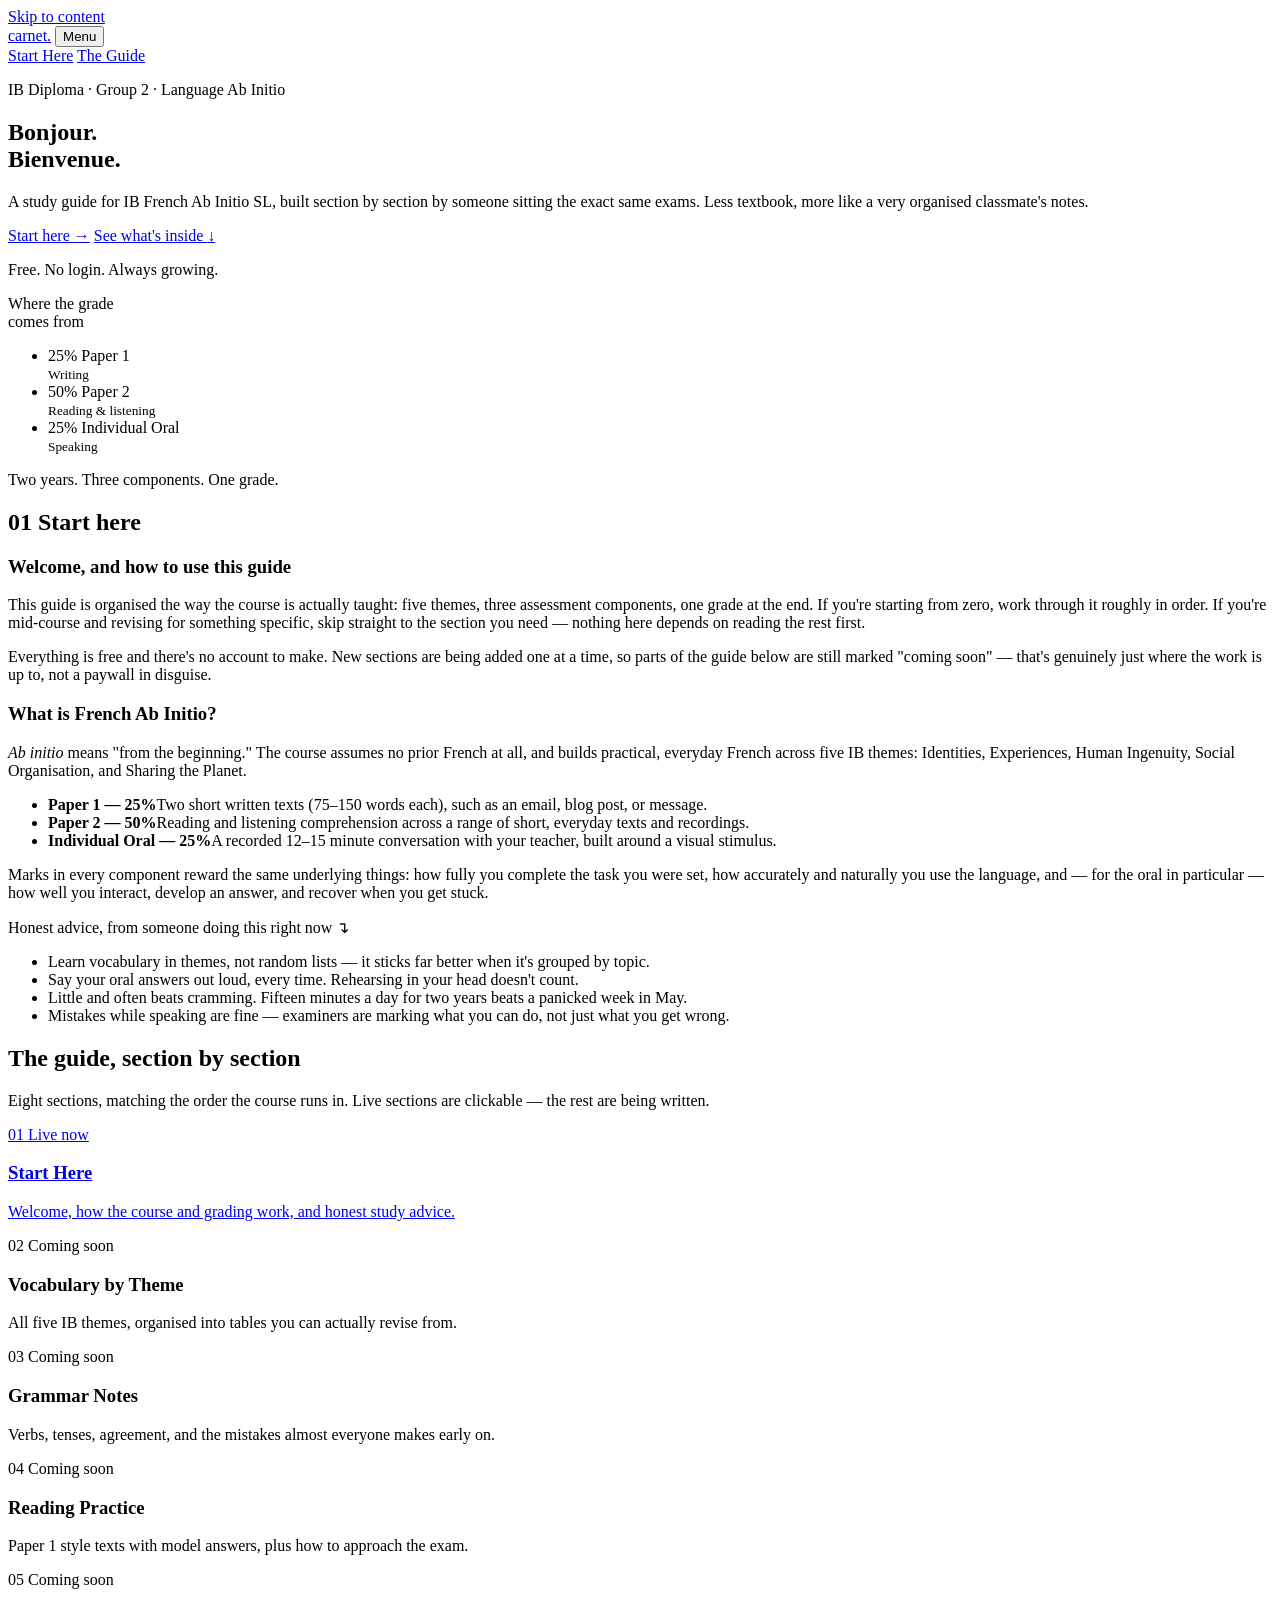
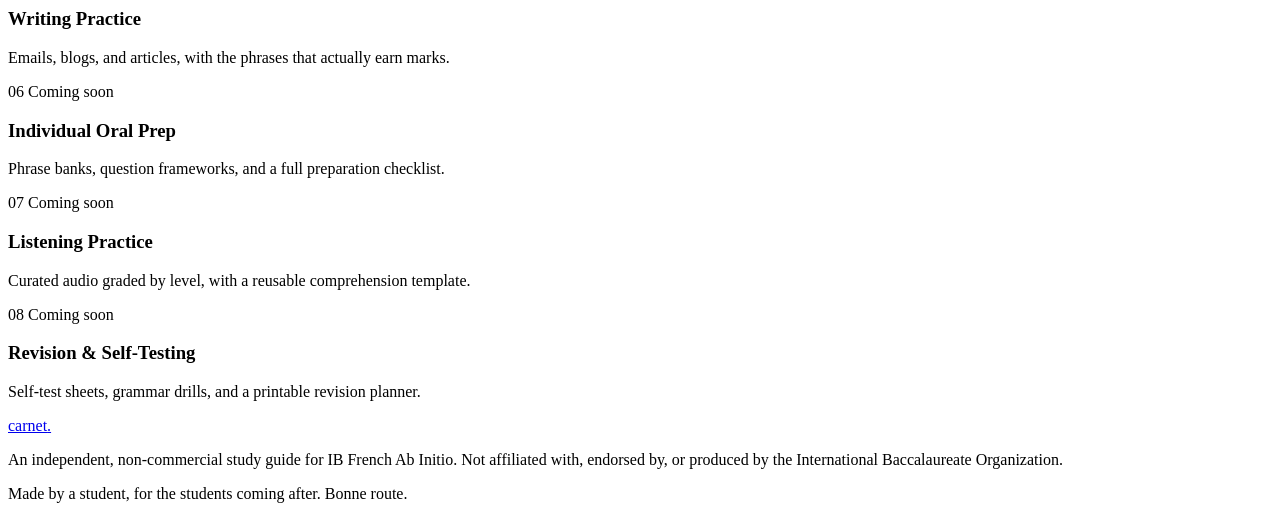
==== index.html @ 8c1889fc "Add files via upload" ====
<!DOCTYPE html>
<html lang="en">
<head>
<meta charset="UTF-8">
<meta name="viewport" content="width=device-width, initial-scale=1.0">
<title>Carnet — A Study Guide for IB French Ab Initio SL</title>
<meta name="description" content="A free, independent study guide for IB French Ab Initio SL: vocabulary by theme, grammar notes, exam practice, and Individual Oral preparation.">

<link rel="preconnect" href="https://fonts.googleapis.com">
<link rel="preconnect" href="https://fonts.gstatic.com" crossorigin>
<link href="https://fonts.googleapis.com/css2?family=Fraunces:ital,opsz,wght@0,9..144,400;0,9..144,500;0,9..144,600;0,9..144,700;0,9..144,900;1,9..144,500;1,9..144,600&family=Inter:wght@400;500;600;700&family=Caveat:wght@600;700&display=swap" rel="stylesheet">

<link rel="stylesheet" href="css/style.css">
</head>
<body>

<a class="skip-link" href="#main">Skip to content</a>

<header class="topbar">
  <div class="topbar__inner">
    <a href="#top" class="wordmark">carnet<span class="dot">.</span></a>

    <button class="nav-toggle" id="navToggle" aria-expanded="false" aria-controls="topnav">
      <span></span><span></span><span></span>
      <span class="sr-only">Menu</span>
    </button>

    <nav class="topnav" id="topnav" aria-label="Primary">
      <a href="#start-here">Start Here</a>
      <a href="#sections">The Guide</a>
    </nav>
  </div>
</header>

<main id="main">

  <section class="hero notebook-page" id="top">
    <div class="hero__inner">
      <p class="eyebrow">IB Diploma · Group 2 · Language Ab Initio</p>
      <h1 class="hero__title">Bonjour.<br>Bienvenue.</h1>
      <p class="hero__lede">A study guide for IB French Ab Initio SL, built section by section by someone sitting the exact same exams. Less textbook, more like a very organised classmate's notes.</p>

      <div class="hero__actions">
        <a class="btn btn--primary" href="#start-here">Start here <span aria-hidden="true">→</span></a>
        <a class="btn btn--ghost" href="#sections">See what's inside <span aria-hidden="true">↓</span></a>
      </div>

      <p class="hero__note">Free. No login. Always growing.</p>
    </div>

    <aside class="statcard" aria-label="How the final grade is calculated">
      <p class="statcard__title">Where the grade<br>comes from</p>
      <ul class="statcard__list">
        <li>
          <span class="statcard__num">25<span class="statcard__pct">%</span></span>
          <span class="statcard__label">Paper 1<br><small>Writing</small></span>
        </li>
        <li>
          <span class="statcard__num">50<span class="statcard__pct">%</span></span>
          <span class="statcard__label">Paper 2<br><small>Reading &amp; listening</small></span>
        </li>
        <li>
          <span class="statcard__num">25<span class="statcard__pct">%</span></span>
          <span class="statcard__label">Individual Oral<br><small>Speaking</small></span>
        </li>
      </ul>
      <p class="statcard__foot">Two years. Three components. One grade.</p>
    </aside>
  </section>

  <section class="start-here notebook-page" id="start-here">
    <h2 class="section-heading"><span class="section-heading__num">01</span> Start here</h2>

    <div class="start-here__grid">

      <article class="start-here__block">
        <h3>Welcome, and how to use this guide</h3>
        <p>This guide is organised the way the course is actually taught: five themes, three assessment components, one grade at the end. If you're starting from zero, work through it roughly in order. If you're mid-course and revising for something specific, skip straight to the section you need — nothing here depends on reading the rest first.</p>
        <p>Everything is free and there's no account to make. New sections are being added one at a time, so parts of the guide below are still marked "coming soon" — that's genuinely just where the work is up to, not a paywall in disguise.</p>
      </article>

      <article class="start-here__block">
        <h3>What is French Ab Initio?</h3>
        <p><em>Ab initio</em> means "from the beginning." The course assumes no prior French at all, and builds practical, everyday French across five IB themes: Identities, Experiences, Human Ingenuity, Social Organisation, and Sharing the Planet.</p>

        <ul class="mini-stats">
          <li><strong>Paper 1 — 25%</strong><span>Two short written texts (75–150 words each), such as an email, blog post, or message.</span></li>
          <li><strong>Paper 2 — 50%</strong><span>Reading and listening comprehension across a range of short, everyday texts and recordings.</span></li>
          <li><strong>Individual Oral — 25%</strong><span>A recorded 12–15 minute conversation with your teacher, built around a visual stimulus.</span></li>
        </ul>

        <p>Marks in every component reward the same underlying things: how fully you complete the task you were set, how accurately and naturally you use the language, and — for the oral in particular — how well you interact, develop an answer, and recover when you get stuck.</p>
      </article>

    </div>

    <div class="marginalia" aria-label="Study advice">
      <p class="marginalia__title">Honest advice, from someone doing this right now <span aria-hidden="true">↴</span></p>
      <ul class="marginalia__list">
        <li>Learn vocabulary in themes, not random lists — it sticks far better when it's grouped by topic.</li>
        <li>Say your oral answers out loud, every time. Rehearsing in your head doesn't count.</li>
        <li>Little and often beats cramming. Fifteen minutes a day for two years beats a panicked week in May.</li>
        <li>Mistakes while speaking are fine — examiners are marking what you can do, not just what you get wrong.</li>
      </ul>
    </div>
  </section>

  <section class="sections" id="sections">
    <div class="sections__head">
      <h2 class="section-heading">The guide, section by section</h2>
      <p class="sections__intro">Eight sections, matching the order the course runs in. Live sections are clickable — the rest are being written.</p>
    </div>

    <div class="card-grid">

      <a class="card card--live" href="#start-here">
        <span class="card__num">01</span>
        <span class="card__badge card__badge--live">Live now</span>
        <h3 class="card__title">Start Here</h3>
        <p class="card__desc">Welcome, how the course and grading work, and honest study advice.</p>
      </a>

      <div class="card" aria-disabled="true">
        <span class="card__num">02</span>
        <span class="card__badge">Coming soon</span>
        <h3 class="card__title">Vocabulary by Theme</h3>
        <p class="card__desc">All five IB themes, organised into tables you can actually revise from.</p>
      </div>

      <div class="card" aria-disabled="true">
        <span class="card__num">03</span>
        <span class="card__badge">Coming soon</span>
        <h3 class="card__title">Grammar Notes</h3>
        <p class="card__desc">Verbs, tenses, agreement, and the mistakes almost everyone makes early on.</p>
      </div>

      <div class="card" aria-disabled="true">
        <span class="card__num">04</span>
        <span class="card__badge">Coming soon</span>
        <h3 class="card__title">Reading Practice</h3>
        <p class="card__desc">Paper 1 style texts with model answers, plus how to approach the exam.</p>
      </div>

      <div class="card" aria-disabled="true">
        <span class="card__num">05</span>
        <span class="card__badge">Coming soon</span>
        <h3 class="card__title">Writing Practice</h3>
        <p class="card__desc">Emails, blogs, and articles, with the phrases that actually earn marks.</p>
      </div>

      <div class="card" aria-disabled="true">
        <span class="card__num">06</span>
        <span class="card__badge">Coming soon</span>
        <h3 class="card__title">Individual Oral Prep</h3>
        <p class="card__desc">Phrase banks, question frameworks, and a full preparation checklist.</p>
      </div>

      <div class="card" aria-disabled="true">
        <span class="card__num">07</span>
        <span class="card__badge">Coming soon</span>
        <h3 class="card__title">Listening Practice</h3>
        <p class="card__desc">Curated audio graded by level, with a reusable comprehension template.</p>
      </div>

      <div class="card" aria-disabled="true">
        <span class="card__num">08</span>
        <span class="card__badge">Coming soon</span>
        <h3 class="card__title">Revision &amp; Self-Testing</h3>
        <p class="card__desc">Self-test sheets, grammar drills, and a printable revision planner.</p>
      </div>

    </div>
  </section>

</main>

<footer class="footer">
  <div class="footer__inner">
    <a href="#top" class="wordmark wordmark--small">carnet<span class="dot">.</span></a>
    <p class="footer__text">An independent, non-commercial study guide for IB French Ab Initio. Not affiliated with, endorsed by, or produced by the International Baccalaureate Organization.</p>
    <p class="footer__signoff">Made by a student, for the students coming after. Bonne route.</p>
  </div>
</footer>

<script src="js/main.js"></script>
</body>
</html>
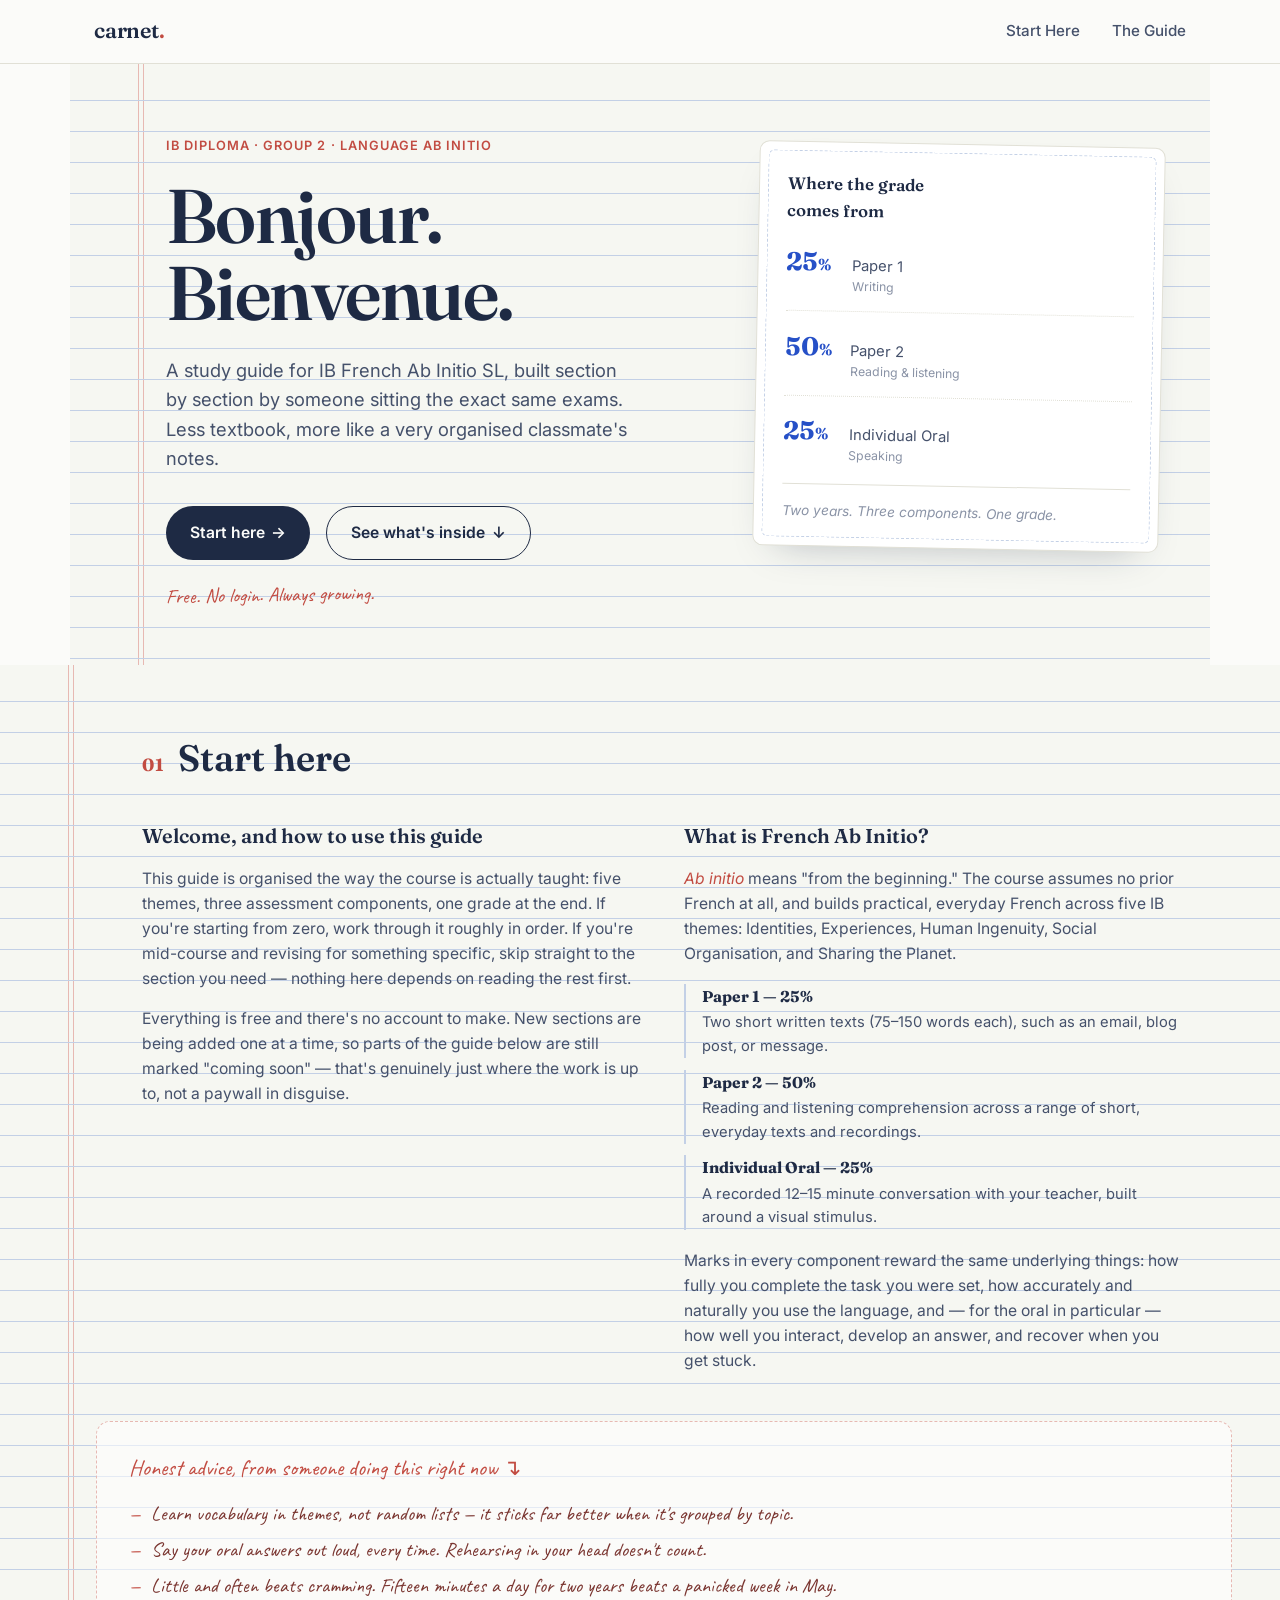
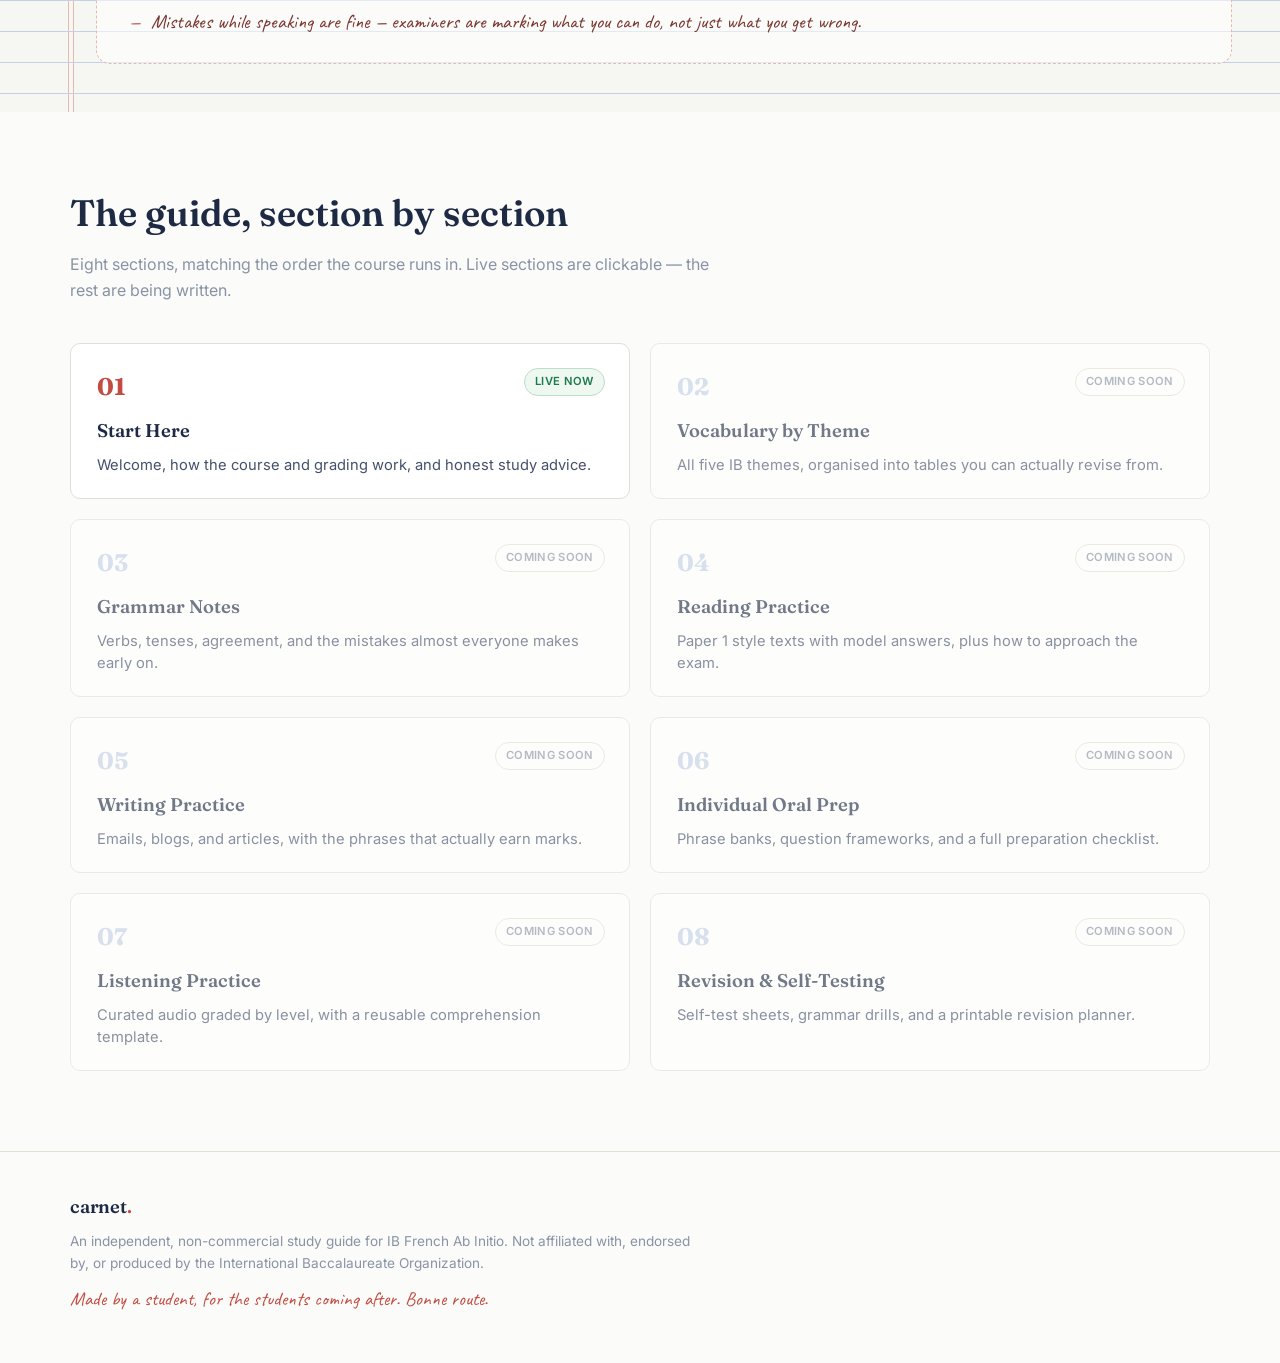
==== commit d5137a15: "Add files via upload" ====
--- a/index.html
+++ b/index.html
@@ -10,7 +10,562 @@
 <link rel="preconnect" href="https://fonts.gstatic.com" crossorigin>
 <link href="https://fonts.googleapis.com/css2?family=Fraunces:ital,opsz,wght@0,9..144,400;0,9..144,500;0,9..144,600;0,9..144,700;0,9..144,900;1,9..144,500;1,9..144,600&family=Inter:wght@400;500;600;700&family=Caveat:wght@600;700&display=swap" rel="stylesheet">
 
-<link rel="stylesheet" href="css/style.css">
+<style>
+/* =========================================================
+   Carnet — IB French Ab Initio study guide
+   Design language: French school notebook (cahier Seyès
+   ruling, red correction-pen ink, Bic-blue accent) rendered
+   with editorial type. See design notes at bottom of file.
+   ========================================================= */
+
+:root {
+  /* colour */
+  --paper:        #F6F7F2;
+  --paper-flat:   #FBFBF9;
+  --card-bg:      #FFFFFF;
+  --ink:          #1E2A44;
+  --ink-soft:     #45516B;
+  --muted:        #8A93A6;
+  --rule-blue:    #C3D0E6;
+  --rule-red:     #C24C42;
+  --rule-red-soft:#E7B9B3;
+  --accent-blue:  #2650C7;
+  --line:         #E1E0D6;
+
+  /* type */
+  --font-display: "Fraunces", Georgia, serif;
+  --font-body:    "Inter", -apple-system, BlinkMacSystemFont, "Segoe UI", sans-serif;
+  --font-hand:    "Caveat", cursive;
+
+  /* layout */
+  --max-w: 1140px;
+  --radius: 10px;
+}
+
+/* ---------- reset ---------- */
+*, *::before, *::after { box-sizing: border-box; }
+html { scroll-behavior: smooth; }
+@media (prefers-reduced-motion: reduce) {
+  html { scroll-behavior: auto; }
+  *, *::before, *::after { animation-duration: 0.001ms !important; transition-duration: 0.001ms !important; }
+}
+
+body {
+  margin: 0;
+  background: var(--paper-flat);
+  color: var(--ink-soft);
+  font-family: var(--font-body);
+  font-size: 16px;
+  line-height: 1.6;
+  -webkit-font-smoothing: antialiased;
+}
+
+h1, h2, h3 { font-family: var(--font-display); color: var(--ink); margin: 0; }
+p { margin: 0; }
+ul { margin: 0; padding: 0; list-style: none; }
+a { color: inherit; text-decoration: none; }
+img { max-width: 100%; display: block; }
+em { color: var(--rule-red); font-style: italic; }
+
+.sr-only {
+  position: absolute; width: 1px; height: 1px;
+  padding: 0; margin: -1px; overflow: hidden;
+  clip: rect(0,0,0,0); white-space: nowrap; border: 0;
+}
+
+.skip-link {
+  position: absolute; left: -999px; top: 0;
+  background: var(--ink); color: var(--paper);
+  padding: 0.75rem 1.25rem; z-index: 100;
+  border-radius: 0 0 8px 0;
+}
+.skip-link:focus { left: 0; }
+
+a:focus-visible,
+button:focus-visible {
+  outline: 2px solid var(--accent-blue);
+  outline-offset: 3px;
+  border-radius: 4px;
+}
+
+/* ---------- notebook ruling (signature element) ---------- */
+.notebook-page {
+  position: relative;
+  background-color: var(--paper);
+  background-image:
+    repeating-linear-gradient(
+      to bottom,
+      transparent 0,
+      transparent 30px,
+      var(--rule-blue) 30px,
+      var(--rule-blue) 31px
+    ),
+    linear-gradient(
+      to right,
+      transparent 0,
+      transparent 68px,
+      var(--rule-red-soft) 68px,
+      var(--rule-red-soft) 69px,
+      transparent 69px,
+      transparent 73px,
+      var(--rule-red-soft) 73px,
+      var(--rule-red-soft) 74px,
+      transparent 74px
+    );
+  background-position: 0 6px, 0 0;
+}
+
+@media (max-width: 640px) {
+  .notebook-page { background-image:
+    repeating-linear-gradient(
+      to bottom, transparent 0, transparent 26px,
+      var(--rule-blue) 26px, var(--rule-blue) 27px
+    );
+  }
+}
+
+/* ---------- top bar ---------- */
+.topbar {
+  position: sticky; top: 0; z-index: 50;
+  background: rgba(251, 251, 249, 0.9);
+  backdrop-filter: blur(6px);
+  border-bottom: 1px solid var(--line);
+}
+.topbar__inner {
+  max-width: var(--max-w);
+  margin: 0 auto;
+  padding: 0.9rem 1.5rem;
+  display: flex;
+  align-items: center;
+  justify-content: space-between;
+}
+
+.wordmark {
+  font-family: var(--font-display);
+  font-weight: 600;
+  font-size: 1.35rem;
+  letter-spacing: -0.01em;
+  color: var(--ink);
+}
+.wordmark .dot { color: var(--rule-red); }
+.wordmark--small { font-size: 1.15rem; }
+
+.topnav { display: flex; gap: 2rem; }
+.topnav a {
+  font-size: 0.95rem;
+  font-weight: 500;
+  color: var(--ink-soft);
+  position: relative;
+  padding-bottom: 2px;
+}
+.topnav a:hover { color: var(--accent-blue); }
+.topnav a::after {
+  content: "";
+  position: absolute; left: 0; right: 0; bottom: -3px;
+  height: 2px; background: var(--rule-red);
+  transform: scaleX(0); transform-origin: left;
+  transition: transform 0.2s ease;
+}
+.topnav a:hover::after { transform: scaleX(1); }
+
+.nav-toggle {
+  display: none;
+  flex-direction: column;
+  justify-content: center;
+  gap: 5px;
+  width: 36px; height: 36px;
+  background: none; border: none; cursor: pointer;
+}
+.nav-toggle span {
+  display: block; height: 2px; width: 100%;
+  background: var(--ink);
+}
+
+@media (max-width: 720px) {
+  .nav-toggle { display: flex; }
+  .topnav {
+    position: absolute; top: 100%; left: 0; right: 0;
+    background: var(--paper-flat);
+    flex-direction: column;
+    gap: 0;
+    border-bottom: 1px solid var(--line);
+    max-height: 0;
+    overflow: hidden;
+    transition: max-height 0.25s ease;
+  }
+  .topnav.is-open { max-height: 200px; }
+  .topnav a {
+    padding: 1rem 1.5rem;
+    border-top: 1px solid var(--line);
+  }
+  .topnav a::after { display: none; }
+}
+
+/* ---------- hero ---------- */
+.hero {
+  padding: 4.5rem 1.5rem 3.5rem;
+  max-width: var(--max-w);
+  margin: 0 auto;
+  gap: 3rem;
+}
+
+.hero__inner { padding-left: 4.5rem; }
+
+.eyebrow {
+  font-size: 0.8rem;
+  font-weight: 600;
+  letter-spacing: 0.08em;
+  text-transform: uppercase;
+  color: var(--rule-red);
+  margin-bottom: 1.25rem;
+}
+
+.hero__title {
+  font-size: clamp(2.75rem, 6vw, 4.75rem);
+  font-weight: 600;
+  line-height: 1.02;
+  letter-spacing: -0.02em;
+  margin-bottom: 1.5rem;
+}
+
+.hero__lede {
+  max-width: 42em;
+  font-size: 1.15rem;
+  color: var(--ink-soft);
+  margin-bottom: 2rem;
+}
+
+.hero__actions {
+  display: flex;
+  flex-wrap: wrap;
+  gap: 1rem;
+  margin-bottom: 1.1rem;
+}
+
+.btn {
+  display: inline-flex;
+  align-items: center;
+  gap: 0.4rem;
+  padding: 0.85rem 1.5rem;
+  border-radius: 999px;
+  font-weight: 600;
+  font-size: 0.98rem;
+  transition: transform 0.15s ease, box-shadow 0.15s ease, background 0.15s ease;
+}
+.btn--primary {
+  background: var(--ink);
+  color: var(--paper-flat);
+}
+.btn--primary:hover { background: var(--accent-blue); transform: translateY(-1px); }
+.btn--ghost {
+  border: 1.5px solid var(--ink);
+  color: var(--ink);
+}
+.btn--ghost:hover { border-color: var(--accent-blue); color: var(--accent-blue); }
+
+.hero__note {
+  font-family: var(--font-hand);
+  font-size: 1.25rem;
+  color: var(--rule-red);
+  transform: rotate(-1deg);
+}
+
+/* stat card, styled like a stamped index/exam card */
+.statcard {
+  background: var(--card-bg);
+  border: 1px solid var(--line);
+  border-radius: var(--radius);
+  padding: 1.75rem 1.75rem 1.5rem;
+  box-shadow: 0 18px 40px -24px rgba(30, 42, 68, 0.35);
+  margin-left: 4.5rem;
+  margin-right: 1.5rem;
+  position: relative;
+  transform: rotate(1.1deg);
+}
+.statcard::before {
+  content: "";
+  position: absolute; inset: 8px;
+  border: 1px dashed var(--rule-blue);
+  border-radius: 6px;
+  pointer-events: none;
+}
+.statcard__title {
+  font-family: var(--font-display);
+  font-size: 1.05rem;
+  font-weight: 600;
+  color: var(--ink);
+  margin-bottom: 1.1rem;
+}
+.statcard__list { display: flex; flex-direction: column; gap: 0.9rem; }
+.statcard__list li {
+  display: flex;
+  align-items: baseline;
+  gap: 0.9rem;
+  padding-bottom: 0.9rem;
+  border-bottom: 1px dotted var(--line);
+}
+.statcard__list li:last-child { border-bottom: none; padding-bottom: 0; }
+.statcard__num {
+  font-family: var(--font-display);
+  font-weight: 700;
+  font-size: 1.6rem;
+  color: var(--accent-blue);
+  min-width: 3.2rem;
+}
+.statcard__pct { font-size: 1rem; }
+.statcard__label {
+  font-size: 0.92rem;
+  color: var(--ink-soft);
+  line-height: 1.35;
+}
+.statcard__label small { color: var(--muted); }
+.statcard__foot {
+  margin-top: 1.1rem;
+  padding-top: 1rem;
+  border-top: 1px solid var(--line);
+  font-size: 0.85rem;
+  color: var(--muted);
+  font-style: italic;
+}
+
+@media (min-width: 900px) {
+  .hero { display: flex; align-items: flex-start; }
+  .hero__inner { flex: 1.35; }
+  .statcard { flex: 1; margin-top: 0.5rem; }
+}
+@media (max-width: 899px) {
+  .hero__inner { padding-left: 2.25rem; }
+  .statcard { margin-left: 2.25rem; margin-right: 0; margin-top: 2.5rem; transform: none; }
+}
+@media (max-width: 640px) {
+  .hero__inner { padding-left: 1.25rem; }
+  .statcard { margin-left: 1.25rem; margin-right: 1.25rem; }
+}
+
+/* ---------- section heading ---------- */
+.section-heading {
+  font-size: clamp(1.7rem, 3.2vw, 2.3rem);
+  font-weight: 600;
+  display: flex;
+  align-items: baseline;
+  gap: 0.85rem;
+  margin-bottom: 0.5rem;
+}
+.section-heading__num {
+  font-size: 1.1rem;
+  color: var(--rule-red);
+  font-weight: 700;
+  letter-spacing: 0.04em;
+}
+
+/* ---------- start here ---------- */
+.start-here {
+  padding: 4rem 1.5rem 3rem;
+}
+.start-here > * { max-width: var(--max-w); margin-left: auto; margin-right: auto; }
+.start-here .section-heading { padding-left: 4.5rem; }
+
+.start-here__grid {
+  display: grid;
+  grid-template-columns: 1fr 1fr;
+  gap: 2.5rem;
+  padding-left: 4.5rem;
+  padding-right: 1.5rem;
+  margin-top: 2rem;
+}
+.start-here__block h3 {
+  font-size: 1.25rem;
+  font-weight: 600;
+  margin-bottom: 0.85rem;
+}
+.start-here__block p { margin-bottom: 0.9rem; font-size: 0.98rem; }
+.start-here__block p:last-child { margin-bottom: 0; }
+
+.mini-stats { margin: 1.1rem 0; display: flex; flex-direction: column; gap: 0.7rem; }
+.mini-stats li {
+  font-size: 0.92rem;
+  color: var(--ink-soft);
+  padding-left: 1rem;
+  border-left: 2px solid var(--rule-blue);
+}
+.mini-stats li strong {
+  display: block;
+  color: var(--ink);
+  font-family: var(--font-display);
+  font-size: 0.98rem;
+  margin-bottom: 0.15rem;
+}
+
+@media (max-width: 899px) {
+  .start-here .section-heading,
+  .start-here__grid { padding-left: 2.25rem; }
+  .start-here__grid { grid-template-columns: 1fr; gap: 2rem; }
+}
+@media (max-width: 640px) {
+  .start-here .section-heading,
+  .start-here__grid { padding-left: 1.25rem; padding-right: 1.25rem; }
+}
+
+/* marginalia — handwritten red-pen tips */
+.marginalia {
+  margin-top: 3rem;
+  margin-left: 4.5rem;
+  margin-right: 1.5rem;
+  padding: 1.75rem 2rem;
+  border: 1.5px dashed var(--rule-red-soft);
+  border-radius: 14px;
+  background: rgba(255,255,255,0.55);
+}
+.marginalia__title {
+  font-family: var(--font-hand);
+  font-size: 1.4rem;
+  color: var(--rule-red);
+  margin-bottom: 0.9rem;
+}
+.marginalia__list { display: flex; flex-direction: column; gap: 0.55rem; }
+.marginalia__list li {
+  font-family: var(--font-hand);
+  font-size: 1.25rem;
+  line-height: 1.35;
+  color: #7a3530;
+  position: relative;
+  padding-left: 1.4rem;
+}
+.marginalia__list li::before {
+  content: "—";
+  position: absolute; left: 0;
+  color: var(--rule-red);
+}
+
+@media (max-width: 899px) {
+  .marginalia { margin-left: 2.25rem; }
+}
+@media (max-width: 640px) {
+  .marginalia { margin-left: 1.25rem; margin-right: 1.25rem; padding: 1.4rem 1.5rem; }
+  .marginalia__list li { font-size: 1.15rem; }
+}
+
+/* ---------- sections grid ---------- */
+.sections {
+  padding: 4.5rem 1.5rem 5rem;
+  background: var(--paper-flat);
+}
+.sections__head,
+.card-grid { max-width: var(--max-w); margin: 0 auto; }
+
+.sections__intro {
+  margin-top: 0.6rem;
+  color: var(--muted);
+  font-size: 1rem;
+  max-width: 40em;
+}
+
+.card-grid {
+  margin-top: 2.5rem;
+  display: grid;
+  grid-template-columns: repeat(2, 1fr);
+  gap: 1.25rem;
+}
+
+.card {
+  position: relative;
+  background: var(--card-bg);
+  border: 1px solid var(--line);
+  border-radius: var(--radius);
+  padding: 1.5rem 1.6rem 1.4rem;
+  display: block;
+  transition: transform 0.15s ease, box-shadow 0.15s ease, border-color 0.15s ease;
+}
+a.card { cursor: pointer; }
+.card[aria-disabled="true"] { opacity: 0.62; }
+
+a.card:hover {
+  transform: translateY(-3px);
+  border-color: var(--accent-blue);
+  box-shadow: 0 18px 34px -24px rgba(30, 42, 68, 0.45);
+}
+
+.card__num {
+  display: block;
+  font-family: var(--font-display);
+  font-weight: 700;
+  font-size: 1.5rem;
+  color: var(--rule-blue);
+  margin-bottom: 0.6rem;
+}
+.card--live .card__num { color: var(--rule-red); }
+
+.card__badge {
+  position: absolute;
+  top: 1.5rem; right: 1.5rem;
+  font-size: 0.7rem;
+  font-weight: 600;
+  letter-spacing: 0.03em;
+  text-transform: uppercase;
+  color: var(--muted);
+  border: 1px solid var(--line);
+  border-radius: 999px;
+  padding: 0.25rem 0.65rem;
+}
+.card__badge--live {
+  color: #1F7A4D;
+  border-color: #B9DFC7;
+  background: #EEF8F1;
+}
+
+.card__title {
+  font-size: 1.15rem;
+  font-weight: 600;
+  margin-bottom: 0.5rem;
+  padding-right: 5.5rem;
+}
+.card__desc {
+  font-size: 0.92rem;
+  color: var(--ink-soft);
+  line-height: 1.5;
+}
+
+@media (max-width: 720px) {
+  .card-grid { grid-template-columns: 1fr; }
+  .card__title { padding-right: 6rem; }
+}
+
+/* ---------- footer ---------- */
+.footer {
+  border-top: 1px solid var(--line);
+  padding: 2.5rem 1.5rem 3rem;
+  background: var(--paper-flat);
+}
+.footer__inner {
+  max-width: var(--max-w);
+  margin: 0 auto;
+  display: flex;
+  flex-direction: column;
+  gap: 0.6rem;
+}
+.footer__text {
+  font-size: 0.85rem;
+  color: var(--muted);
+  max-width: 46em;
+}
+.footer__signoff {
+  font-family: var(--font-hand);
+  font-size: 1.2rem;
+  color: var(--rule-red);
+}
+
+/* =========================================================
+   Design notes (kept for future passes):
+   Signature = cahier Seyès ruling (horizontal rule + double
+   red margin) applied only to the "written" sections (hero,
+   start-here), left plain for the sitemap/card grid — so the
+   notebook motif reads as a place, not a texture slapped on
+   everything. Handwriting face reserved strictly for the
+   red-ink marginalia, never for real content, so it stays a
+   garnish rather than a readability problem.
+   ========================================================= */
+
+</style>
 </head>
 <body>
 
@@ -182,6 +737,25 @@
   </div>
 </footer>
 
-<script src="js/main.js"></script>
+<script>
+(function () {
+  const toggle = document.getElementById('navToggle');
+  const nav = document.getElementById('topnav');
+  if (!toggle || !nav) return;
+
+  toggle.addEventListener('click', function () {
+    const isOpen = nav.classList.toggle('is-open');
+    toggle.setAttribute('aria-expanded', isOpen ? 'true' : 'false');
+  });
+
+  nav.querySelectorAll('a').forEach(function (link) {
+    link.addEventListener('click', function () {
+      nav.classList.remove('is-open');
+      toggle.setAttribute('aria-expanded', 'false');
+    });
+  });
+})();
+
+</script>
 </body>
 </html>
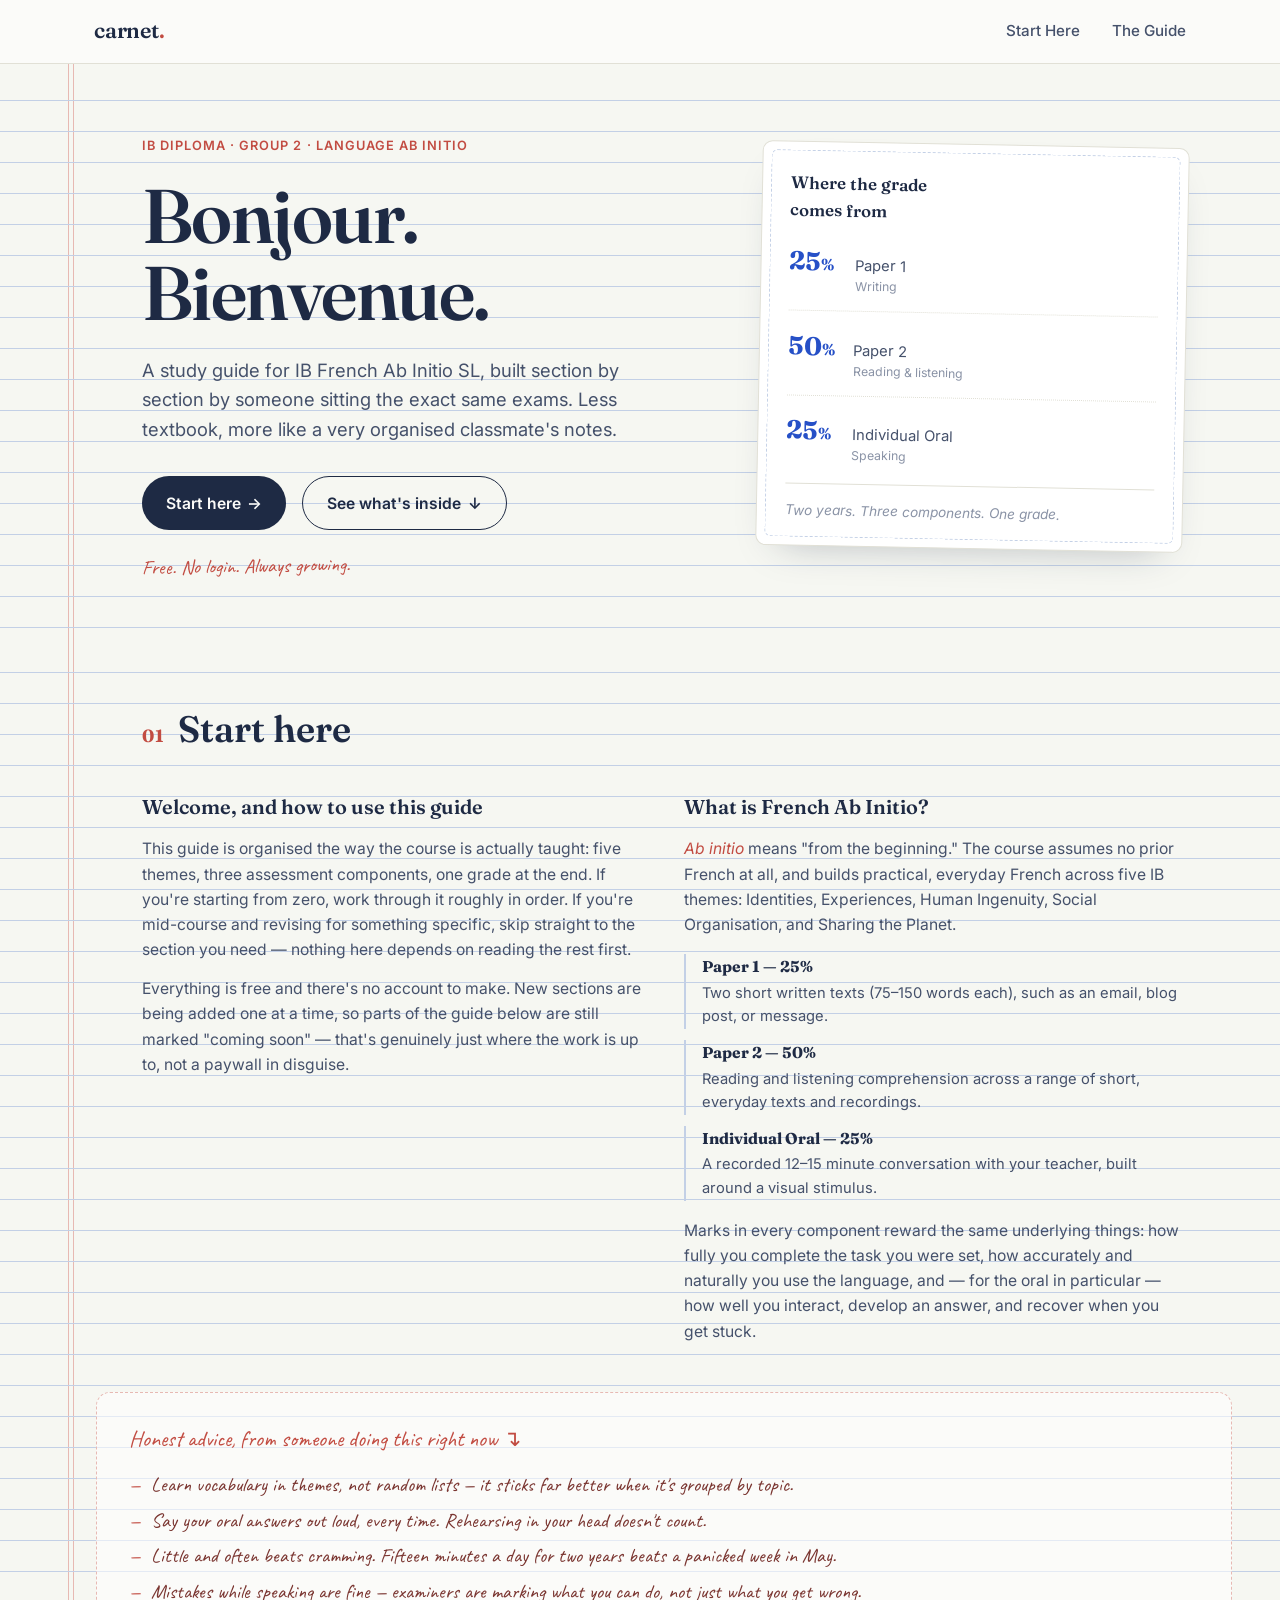
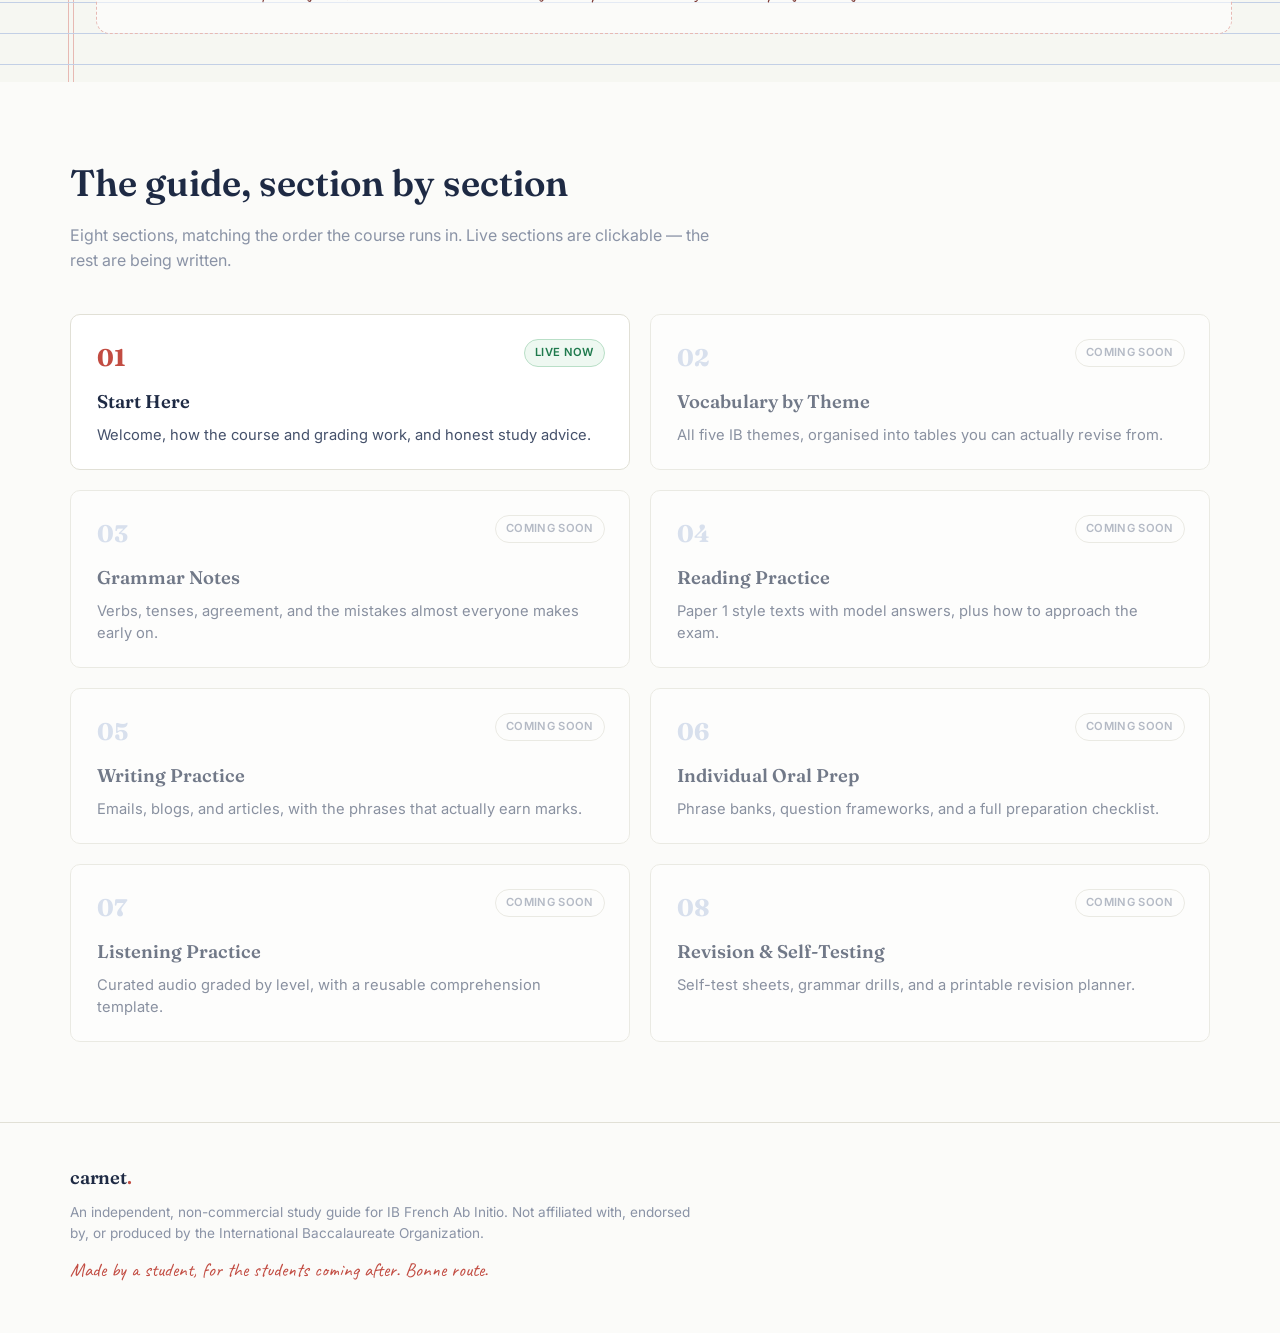
==== commit 4067d2a4: "Add files via upload" ====
--- a/index.html
+++ b/index.html
@@ -204,6 +204,9 @@
 /* ---------- hero ---------- */
 .hero {
   padding: 4.5rem 1.5rem 3.5rem;
+}
+
+.hero__row {
   max-width: var(--max-w);
   margin: 0 auto;
   gap: 3rem;
@@ -329,7 +332,7 @@
 }
 
 @media (min-width: 900px) {
-  .hero { display: flex; align-items: flex-start; }
+  .hero__row { display: flex; align-items: flex-start; }
   .hero__inner { flex: 1.35; }
   .statcard { flex: 1; margin-top: 0.5rem; }
 }
@@ -590,37 +593,39 @@
 <main id="main">
 
   <section class="hero notebook-page" id="top">
-    <div class="hero__inner">
-      <p class="eyebrow">IB Diploma · Group 2 · Language Ab Initio</p>
-      <h1 class="hero__title">Bonjour.<br>Bienvenue.</h1>
-      <p class="hero__lede">A study guide for IB French Ab Initio SL, built section by section by someone sitting the exact same exams. Less textbook, more like a very organised classmate's notes.</p>
-
-      <div class="hero__actions">
-        <a class="btn btn--primary" href="#start-here">Start here <span aria-hidden="true">→</span></a>
-        <a class="btn btn--ghost" href="#sections">See what's inside <span aria-hidden="true">↓</span></a>
+    <div class="hero__row">
+      <div class="hero__inner">
+        <p class="eyebrow">IB Diploma · Group 2 · Language Ab Initio</p>
+        <h1 class="hero__title">Bonjour.<br>Bienvenue.</h1>
+        <p class="hero__lede">A study guide for IB French Ab Initio SL, built section by section by someone sitting the exact same exams. Less textbook, more like a very organised classmate's notes.</p>
+
+        <div class="hero__actions">
+          <a class="btn btn--primary" href="#start-here">Start here <span aria-hidden="true">→</span></a>
+          <a class="btn btn--ghost" href="#sections">See what's inside <span aria-hidden="true">↓</span></a>
+        </div>
+
+        <p class="hero__note">Free. No login. Always growing.</p>
       </div>
 
-      <p class="hero__note">Free. No login. Always growing.</p>
+      <aside class="statcard" aria-label="How the final grade is calculated">
+        <p class="statcard__title">Where the grade<br>comes from</p>
+        <ul class="statcard__list">
+          <li>
+            <span class="statcard__num">25<span class="statcard__pct">%</span></span>
+            <span class="statcard__label">Paper 1<br><small>Writing</small></span>
+          </li>
+          <li>
+            <span class="statcard__num">50<span class="statcard__pct">%</span></span>
+            <span class="statcard__label">Paper 2<br><small>Reading &amp; listening</small></span>
+          </li>
+          <li>
+            <span class="statcard__num">25<span class="statcard__pct">%</span></span>
+            <span class="statcard__label">Individual Oral<br><small>Speaking</small></span>
+          </li>
+        </ul>
+        <p class="statcard__foot">Two years. Three components. One grade.</p>
+      </aside>
     </div>
-
-    <aside class="statcard" aria-label="How the final grade is calculated">
-      <p class="statcard__title">Where the grade<br>comes from</p>
-      <ul class="statcard__list">
-        <li>
-          <span class="statcard__num">25<span class="statcard__pct">%</span></span>
-          <span class="statcard__label">Paper 1<br><small>Writing</small></span>
-        </li>
-        <li>
-          <span class="statcard__num">50<span class="statcard__pct">%</span></span>
-          <span class="statcard__label">Paper 2<br><small>Reading &amp; listening</small></span>
-        </li>
-        <li>
-          <span class="statcard__num">25<span class="statcard__pct">%</span></span>
-          <span class="statcard__label">Individual Oral<br><small>Speaking</small></span>
-        </li>
-      </ul>
-      <p class="statcard__foot">Two years. Three components. One grade.</p>
-    </aside>
   </section>
 
   <section class="start-here notebook-page" id="start-here">
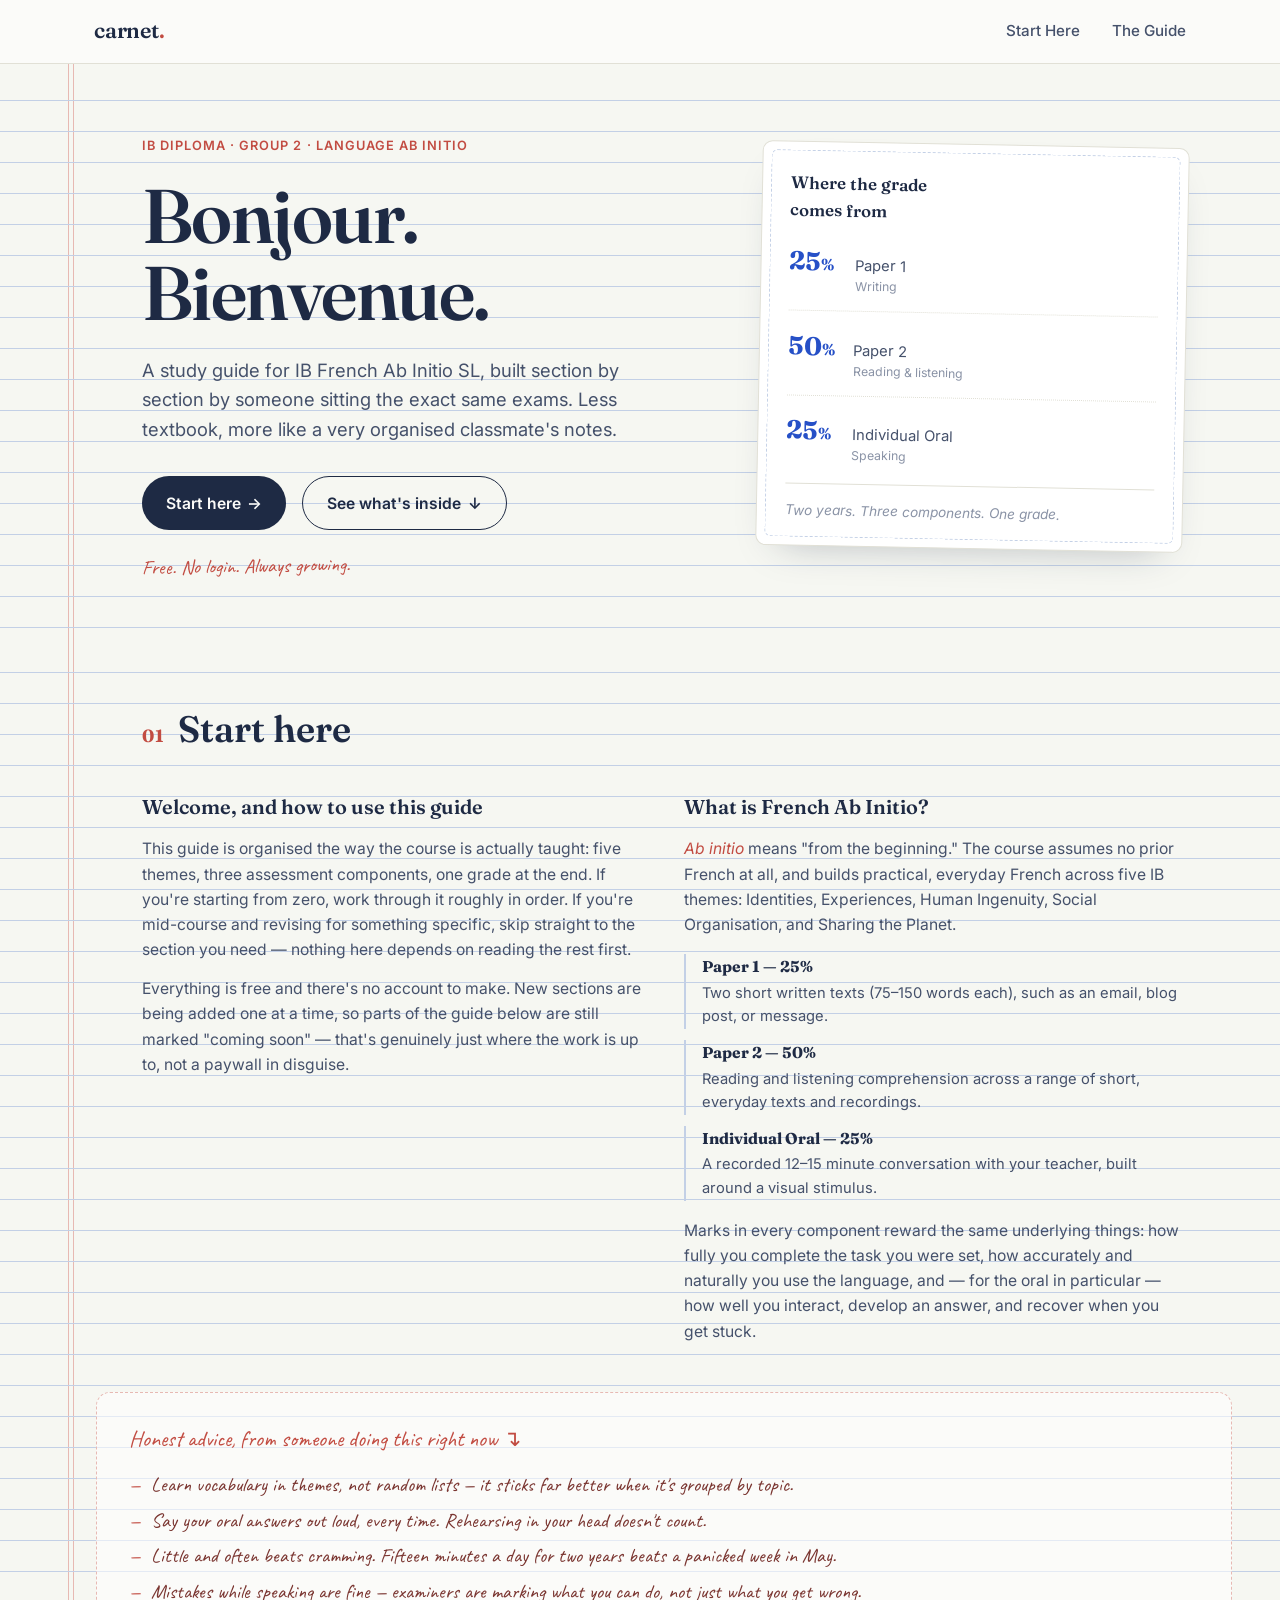
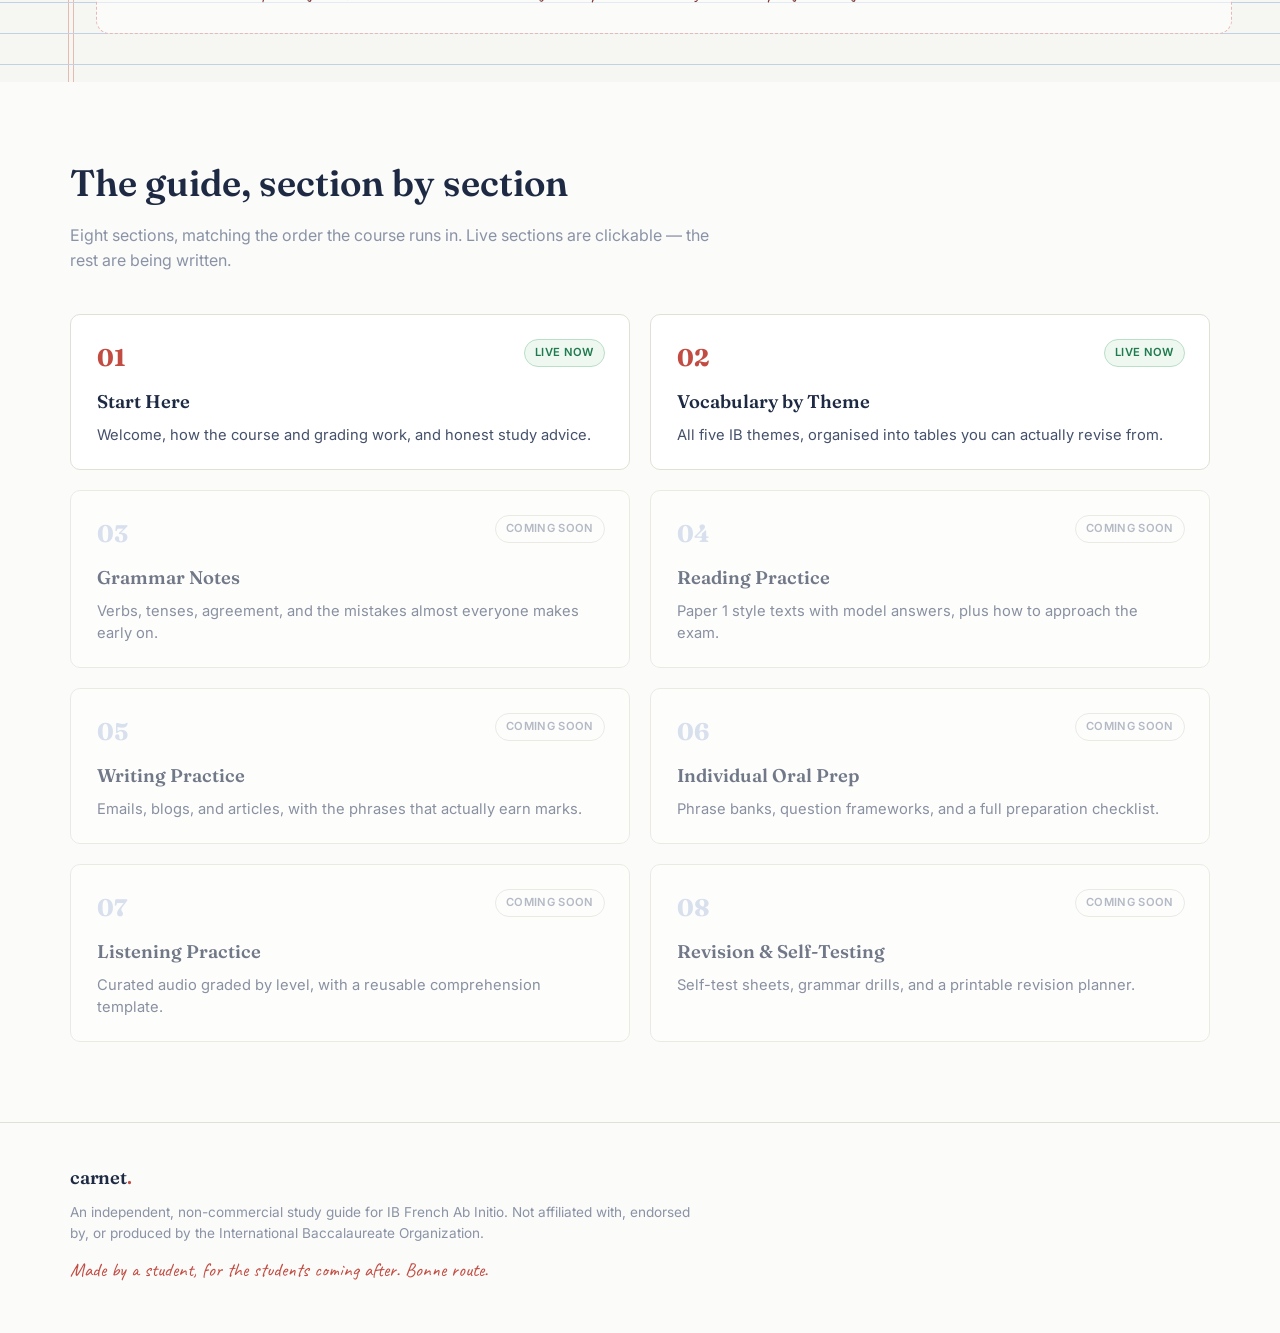
==== commit 0e2c3ba6: "Add files via upload" ====
--- a/index.html
+++ b/index.html
@@ -557,6 +557,153 @@
   color: var(--rule-red);
 }
 
+/* ---------- sub-page breadcrumb ---------- */
+.breadcrumb {
+  display: block;
+  max-width: var(--max-w);
+  margin: 1.5rem auto 0;
+  padding: 0 1.5rem;
+  font-size: 0.9rem;
+  font-weight: 500;
+  color: var(--ink-soft);
+}
+.breadcrumb:hover { color: var(--accent-blue); }
+
+/* ---------- sub-page hero (smaller version of homepage hero) ---------- */
+.page-hero {
+  padding: 2.5rem 1.5rem 3rem;
+}
+.page-hero__inner {
+  max-width: var(--max-w);
+  margin: 0 auto;
+  padding-left: 4.5rem;
+}
+.page-hero__title {
+  font-size: clamp(2.2rem, 4.5vw, 3.4rem);
+  font-weight: 600;
+  letter-spacing: -0.02em;
+  margin-bottom: 1.1rem;
+}
+.page-hero__lede {
+  max-width: 46em;
+  font-size: 1.08rem;
+  color: var(--ink-soft);
+}
+@media (max-width: 899px) {
+  .page-hero__inner { padding-left: 2.25rem; }
+}
+@media (max-width: 640px) {
+  .page-hero__inner { padding-left: 1.25rem; }
+}
+
+/* ---------- jump nav (in-page anchor links) ---------- */
+.jump-nav {
+  max-width: var(--max-w);
+  margin: 0 auto;
+  padding: 0 1.5rem 2.5rem 6rem;
+  display: flex;
+  flex-wrap: wrap;
+  gap: 0.6rem 1.2rem;
+}
+.jump-nav a {
+  font-size: 0.88rem;
+  font-weight: 600;
+  color: var(--accent-blue);
+  border-bottom: 1px dotted var(--accent-blue);
+  padding-bottom: 1px;
+}
+.jump-nav a:hover { color: var(--rule-red); border-color: var(--rule-red); }
+@media (max-width: 899px) {
+  .jump-nav { padding-left: 3.75rem; }
+}
+@media (max-width: 640px) {
+  .jump-nav { padding-left: 1.75rem; }
+}
+
+/* ---------- theme topic blocks + vocab tables ---------- */
+.topic {
+  max-width: var(--max-w);
+  margin: 0 auto;
+  padding: 2.75rem 1.5rem 0 6rem;
+  scroll-margin-top: 5.5rem;
+}
+.topic:last-of-type { padding-bottom: 3rem; }
+@media (max-width: 899px) {
+  .topic { padding-left: 3.75rem; }
+}
+@media (max-width: 640px) {
+  .topic { padding-left: 1.75rem; padding-right: 1.25rem; }
+}
+
+.topic__title {
+  font-size: 1.4rem;
+  font-weight: 600;
+  margin-bottom: 1.1rem;
+  display: flex;
+  align-items: baseline;
+  gap: 0.6rem;
+}
+.topic__title span {
+  font-family: var(--font-hand);
+  font-size: 1.15rem;
+  color: var(--rule-red);
+}
+
+.table-scroll {
+  max-width: 880px;
+  overflow-x: auto;
+  -webkit-overflow-scrolling: touch;
+  border-radius: var(--radius);
+}
+
+.vocab-table {
+  width: 100%;
+  max-width: 880px;
+  border-collapse: collapse;
+  background: var(--card-bg);
+  border: 1px solid var(--line);
+  border-radius: var(--radius);
+  overflow: hidden;
+}.vocab-table th {
+  text-align: left;
+  font-family: var(--font-display);
+  font-size: 0.85rem;
+  font-weight: 600;
+  color: var(--ink);
+  background: var(--paper);
+  padding: 0.7rem 1.1rem;
+  border-bottom: 1px solid var(--line);
+}
+.vocab-table td {
+  padding: 0.65rem 1.1rem;
+  font-size: 0.95rem;
+  color: var(--ink-soft);
+  border-bottom: 1px solid var(--line);
+  vertical-align: top;
+}
+.vocab-table tr:last-child td { border-bottom: none; }
+.vocab-table td.fr { font-weight: 600; color: var(--ink); white-space: nowrap; }
+.vocab-table th:nth-child(3), .vocab-table td:nth-child(3) { width: 34%; }
+.vocab-table td.blank {
+  position: relative;
+}
+.vocab-table td.blank::after {
+  content: "";
+  display: block;
+  height: 1px;
+  margin-top: 1.3rem;
+  background-image: linear-gradient(to right, var(--rule-blue) 60%, transparent 0%);
+  background-size: 8px 1px;
+  background-repeat: repeat-x;
+}
+
+@media (max-width: 640px) {
+  .vocab-table { font-size: 0.85rem; min-width: 560px; }
+  .vocab-table th, .vocab-table td { padding: 0.55rem 0.7rem; }
+  .table-scroll { border: 1px solid var(--line); }
+  .table-scroll .vocab-table { border: none; border-radius: 0; }
+}
+
 /* =========================================================
    Design notes (kept for future passes):
    Signature = cahier Seyès ruling (horizontal rule + double
@@ -680,12 +827,12 @@
         <p class="card__desc">Welcome, how the course and grading work, and honest study advice.</p>
       </a>
 
-      <div class="card" aria-disabled="true">
+      <a class="card card--live" href="vocabulary.html">
         <span class="card__num">02</span>
-        <span class="card__badge">Coming soon</span>
+        <span class="card__badge card__badge--live">Live now</span>
         <h3 class="card__title">Vocabulary by Theme</h3>
         <p class="card__desc">All five IB themes, organised into tables you can actually revise from.</p>
-      </div>
+      </a>
 
       <div class="card" aria-disabled="true">
         <span class="card__num">03</span>
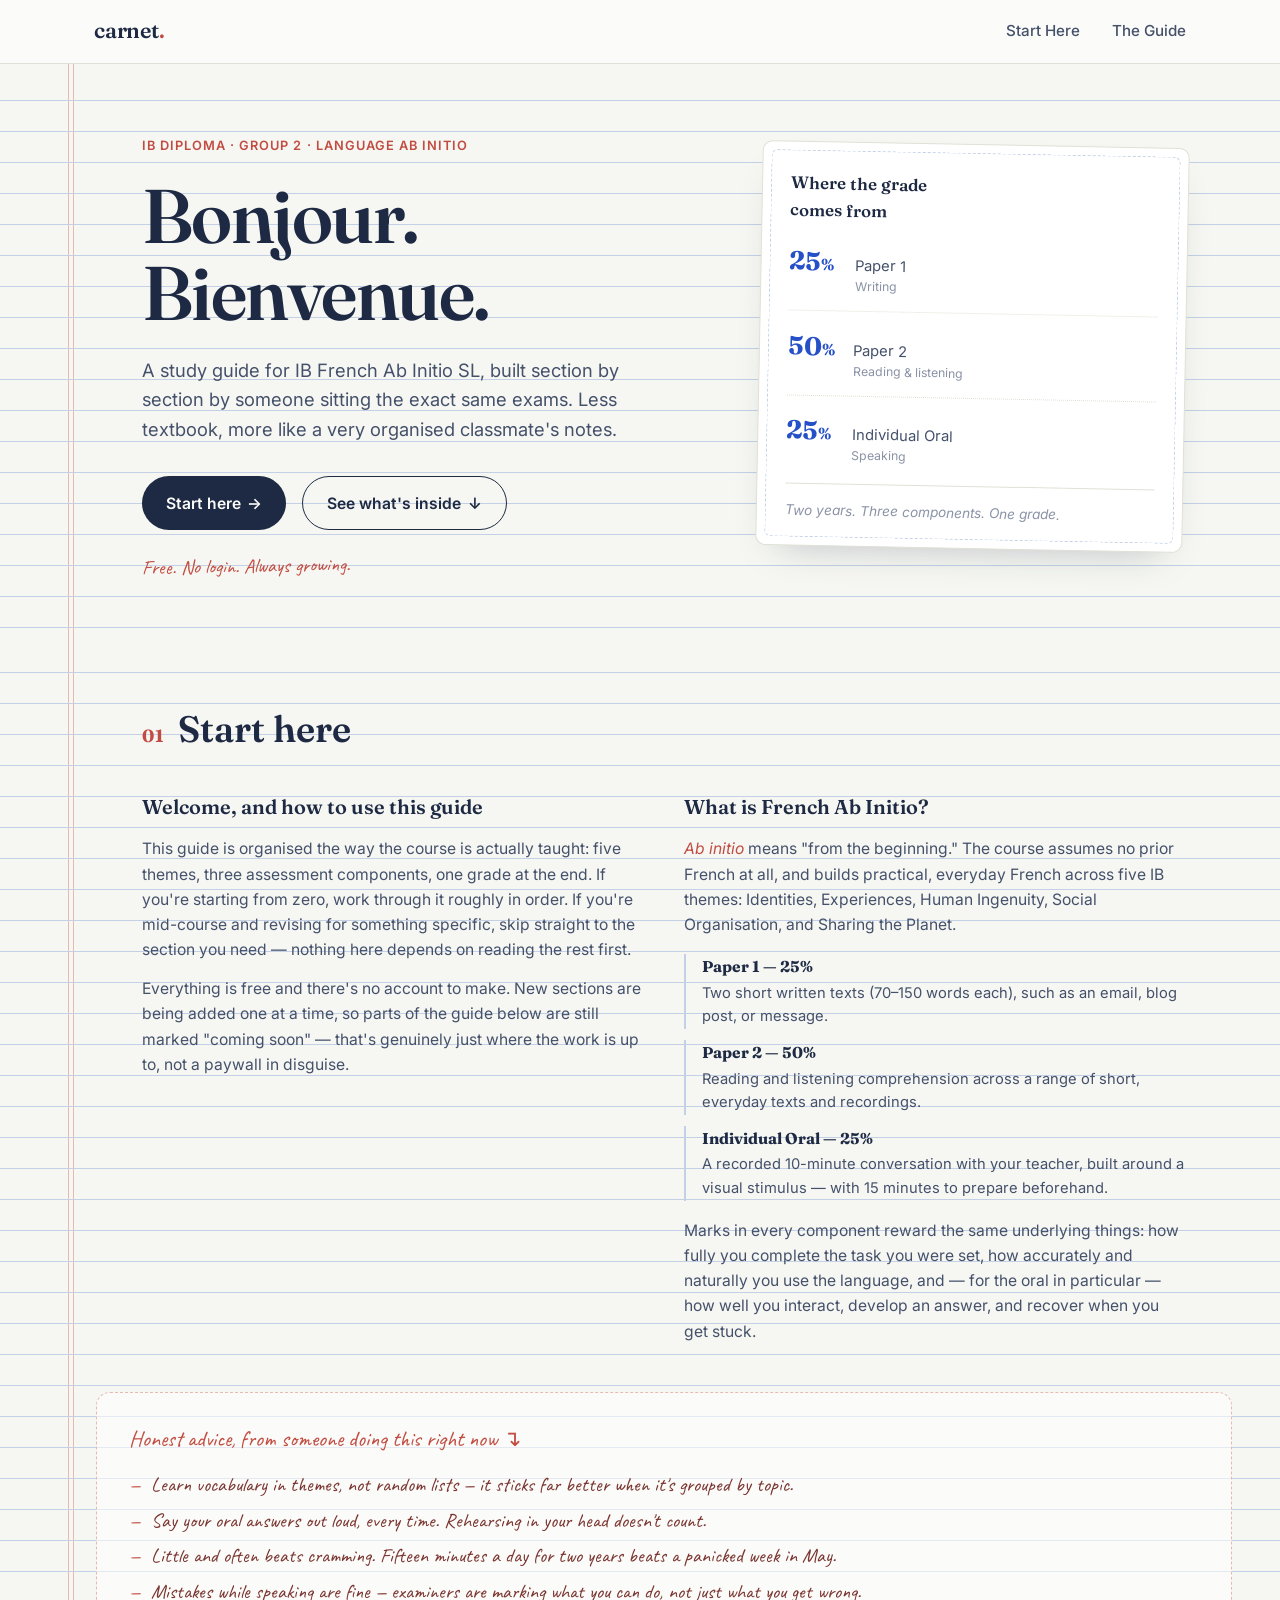
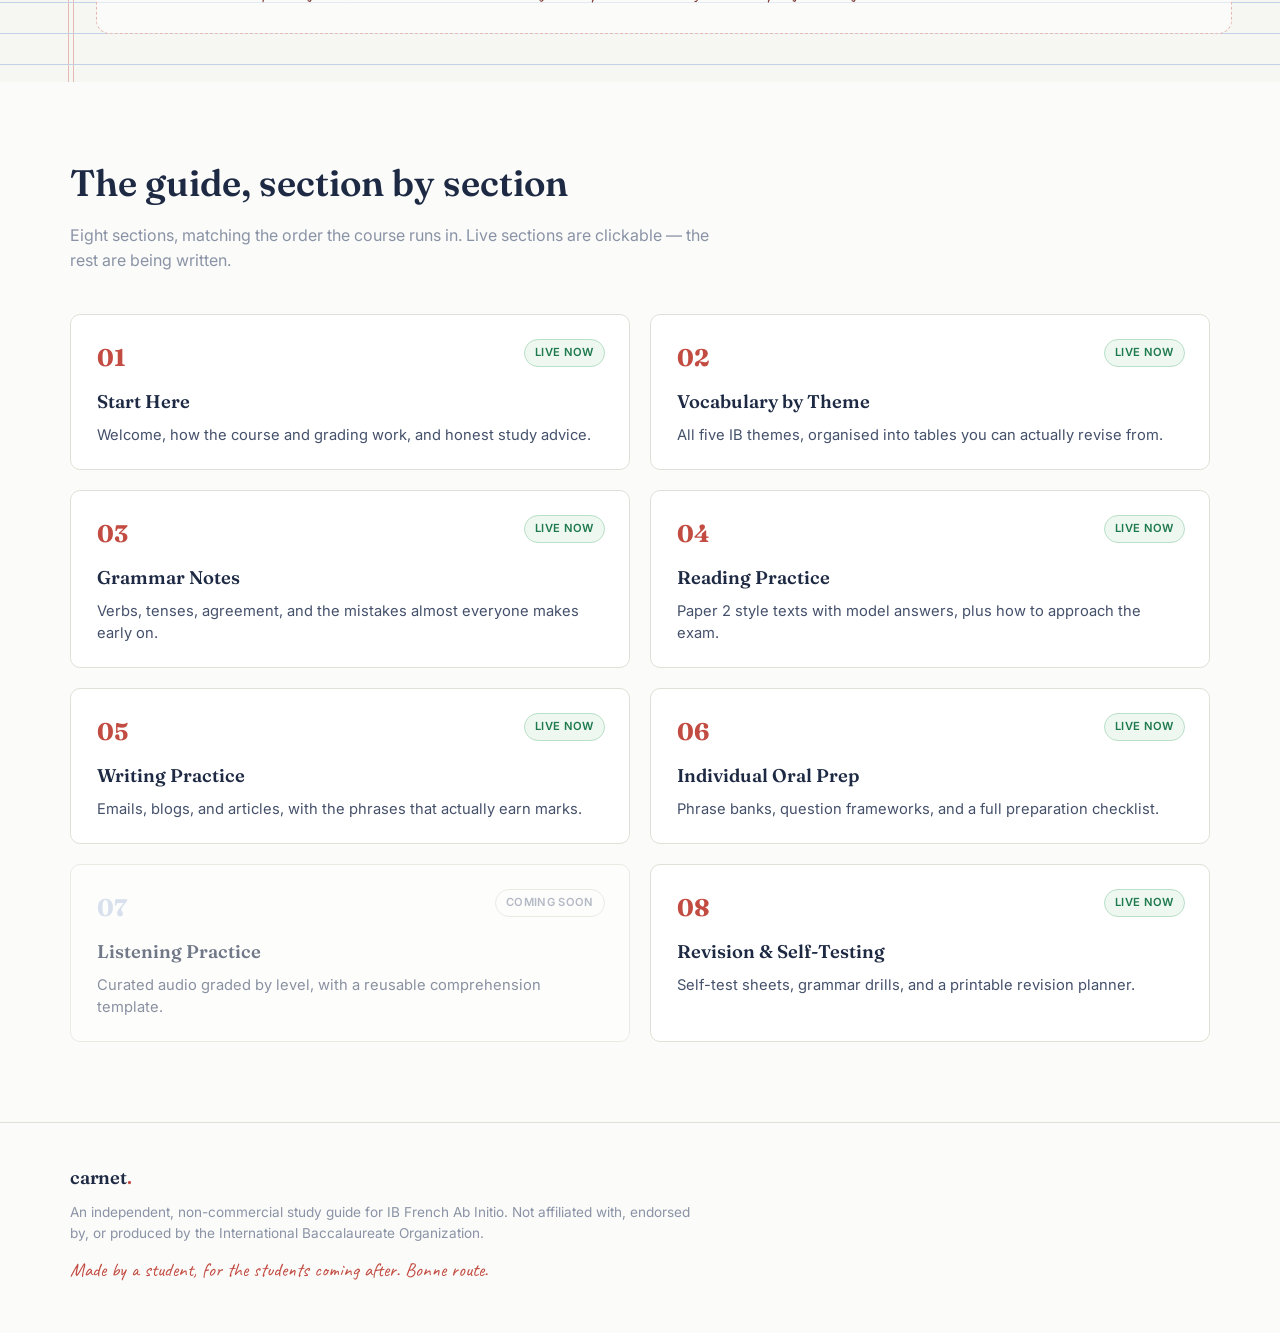
==== commit 44bcf8b1: "Add files via upload" ====
--- a/index.html
+++ b/index.html
@@ -649,6 +649,15 @@
   color: var(--rule-red);
 }
 
+.topic__sublabel {
+  font-family: var(--font-display);
+  font-weight: 600;
+  font-size: 0.95rem;
+  color: var(--ink);
+  margin: 1.75rem 0 0.75rem;
+}
+.topic__sublabel:first-of-type { margin-top: 0; }
+
 .table-scroll {
   max-width: 880px;
   overflow-x: auto;
@@ -791,9 +800,9 @@
         <p><em>Ab initio</em> means "from the beginning." The course assumes no prior French at all, and builds practical, everyday French across five IB themes: Identities, Experiences, Human Ingenuity, Social Organisation, and Sharing the Planet.</p>
 
         <ul class="mini-stats">
-          <li><strong>Paper 1 — 25%</strong><span>Two short written texts (75–150 words each), such as an email, blog post, or message.</span></li>
+          <li><strong>Paper 1 — 25%</strong><span>Two short written texts (70–150 words each), such as an email, blog post, or message.</span></li>
           <li><strong>Paper 2 — 50%</strong><span>Reading and listening comprehension across a range of short, everyday texts and recordings.</span></li>
-          <li><strong>Individual Oral — 25%</strong><span>A recorded 12–15 minute conversation with your teacher, built around a visual stimulus.</span></li>
+          <li><strong>Individual Oral — 25%</strong><span>A recorded 10-minute conversation with your teacher, built around a visual stimulus — with 15 minutes to prepare beforehand.</span></li>
         </ul>
 
         <p>Marks in every component reward the same underlying things: how fully you complete the task you were set, how accurately and naturally you use the language, and — for the oral in particular — how well you interact, develop an answer, and recover when you get stuck.</p>
@@ -834,33 +843,33 @@
         <p class="card__desc">All five IB themes, organised into tables you can actually revise from.</p>
       </a>
 
-      <div class="card" aria-disabled="true">
+      <a class="card card--live" href="grammar.html">
         <span class="card__num">03</span>
-        <span class="card__badge">Coming soon</span>
+        <span class="card__badge card__badge--live">Live now</span>
         <h3 class="card__title">Grammar Notes</h3>
         <p class="card__desc">Verbs, tenses, agreement, and the mistakes almost everyone makes early on.</p>
-      </div>
-
-      <div class="card" aria-disabled="true">
+      </a>
+
+      <a class="card card--live" href="reading-practice.html">
         <span class="card__num">04</span>
-        <span class="card__badge">Coming soon</span>
+        <span class="card__badge card__badge--live">Live now</span>
         <h3 class="card__title">Reading Practice</h3>
-        <p class="card__desc">Paper 1 style texts with model answers, plus how to approach the exam.</p>
-      </div>
-
-      <div class="card" aria-disabled="true">
+        <p class="card__desc">Paper 2 style texts with model answers, plus how to approach the exam.</p>
+      </a>
+
+      <a class="card card--live" href="writing-practice.html">
         <span class="card__num">05</span>
-        <span class="card__badge">Coming soon</span>
+        <span class="card__badge card__badge--live">Live now</span>
         <h3 class="card__title">Writing Practice</h3>
         <p class="card__desc">Emails, blogs, and articles, with the phrases that actually earn marks.</p>
-      </div>
-
-      <div class="card" aria-disabled="true">
+      </a>
+
+      <a class="card card--live" href="individual-oral-prep.html">
         <span class="card__num">06</span>
-        <span class="card__badge">Coming soon</span>
+        <span class="card__badge card__badge--live">Live now</span>
         <h3 class="card__title">Individual Oral Prep</h3>
         <p class="card__desc">Phrase banks, question frameworks, and a full preparation checklist.</p>
-      </div>
+      </a>
 
       <div class="card" aria-disabled="true">
         <span class="card__num">07</span>
@@ -869,12 +878,12 @@
         <p class="card__desc">Curated audio graded by level, with a reusable comprehension template.</p>
       </div>
 
-      <div class="card" aria-disabled="true">
+      <a class="card card--live" href="revision-self-testing.html">
         <span class="card__num">08</span>
-        <span class="card__badge">Coming soon</span>
+        <span class="card__badge card__badge--live">Live now</span>
         <h3 class="card__title">Revision &amp; Self-Testing</h3>
         <p class="card__desc">Self-test sheets, grammar drills, and a printable revision planner.</p>
-      </div>
+      </a>
 
     </div>
   </section>
